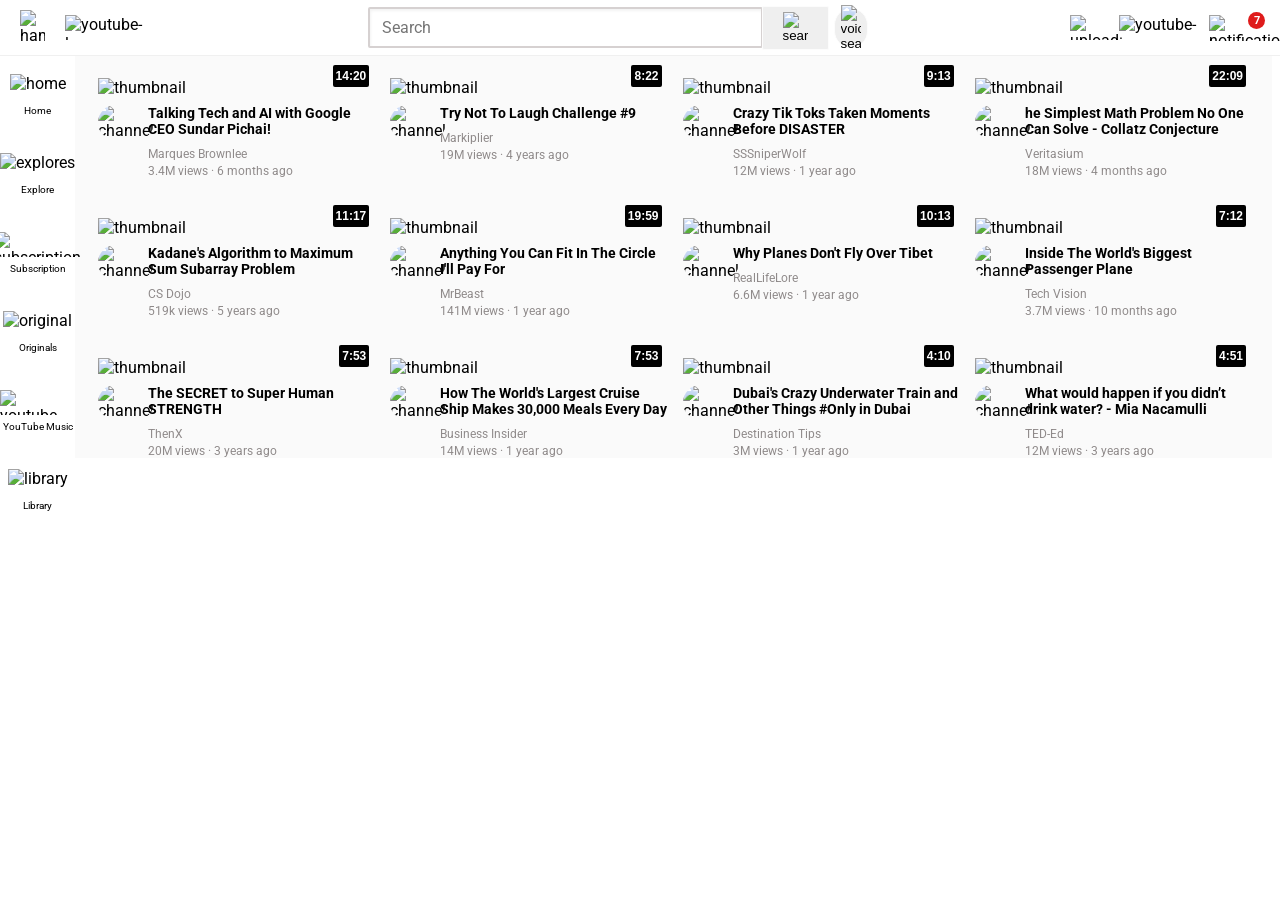
==== youtube.html @ 342a465c "youtube clone" ====
<!DOCTYPE html>
<html lang="en">
<head>
    <meta charset="UTF-8">
    <link rel="preconnect" href="https://fonts.googleapis.com">
    <link rel="preconnect" href="https://fonts.gstatic.com" crossorigin>
    <link href="https://fonts.googleapis.com/css2?family=Roboto:wght@400;500;700&display=swap" rel="stylesheet">
    <meta http-equiv="X-UA-Compatible" content="IE=edge">
    <meta name="viewport" content="width=device-width, initial-scale=1.0">
    <link rel="icon" href="icons/youtube-logo.svg" type="image/x-icon">
    <link rel="stylesheet" href="/style.css/main.css">
    <link rel="stylesheet" href="/style.css/general.css">
    <link rel="stylesheet" href="style.css/header.css">
    <link rel="stylesheet" href="style.css/sidebar.css">
    <title>Youtube.com-clone</title>
</head>
<body>
    <div class="header">
        <div class="left-header">
            <img class="hamburger-icon" src="icons/hamburger-menu.svg" alt="hamburger">
           <img class="youtube-icon" src="icons/youtube-logo.svg" alt="youtube-logo">
        </div>

        <div class="middle-header">
            <input class="search-box" type="text" placeholder="Search">
            <button class="search-button"><img class="search-icon" src="icons/search.svg" alt="search">
                <div class="tool-tip">Search</div>
            </button>
            <button class="voice-search-button"><img class="voice-search-icon" src="icons/voice-search-icon.svg" alt="voice-search">
                <div class="tool-tip">Search with your voice</div>
            </button>
        </div>

        <div class="right-header">
            <div class="upload-icon-container">
                <img class="upload-icon" src="icons/upload.svg" alt="upload">
                <div class="tool-tip">Create</div>
            </div>
            <div class="youtube-icon-container">
                <img class="youtube-icon" src="icons/youtube-apps.svg" alt="youtube-icon">
                <div class="tool-tip">youtube apps</div>
            </div>
            <div class="notification-icon-container">
                <img class="notification-icon" src="icons/notifications.svg" alt="notification">
                <div class="notification-count">7</div>
                <div class="tool-tip">Notifications</div>
            </div>
            
            <img class="mychannel" src="channels/my-channel1.jpg" alt="mychannel">
        </div>
    </div>

    <div class="sidebar">
        <div class="sidebar-icon">
            <img src="icons/home.svg" alt="home">
            <div>Home</div>
        </div>
        <div class="sidebar-icon">
            <img src="icons/explore.svg" alt="explores">
            <div>Explore</div>
        </div>
        <div class="sidebar-icon">
            <img src="icons/subscriptions.svg" alt="subscription">
            <div>Subscription</div>
        </div>
        <div class="sidebar-icon">
            <img src="/icons/originals.svg" alt="original">
            <div>Originals</div>
        </div>
        <div class="sidebar-icon">
            <img src="icons/youtube-music.svg" alt="youtube-music">
            <div>YouTube Music</div>
        </div>
        <div class="sidebar-icon">
            <img src="icons/library.svg" alt="library">
            <div>Library</div>
        </div>

    </div>


    <div class="video-grid">
        <div class="video-preview">
            <div class="thumbnail-container">
                <img class="thumbnail" src="/thumbnails/thumbnail-1.webp" alt="thumbnail">
                <div class="video-time">14:20</div>
            </div>
          
            <div class="video-discription-container">
                <div class="channel-container">
                    <img class="channel-icon" src="/channels/channel-1.jpeg" alt="channel">
                </div>
                <div class="video-discription">
                    <div class="video-title">Talking Tech and AI with Google CEO Sundar Pichai!</div>
                    <div class="author-name"> Marques Brownlee</div>
                    <div class="video-stats">3.4M views &#183; 6 months ago</div>
                            
                </div>
            </div>
        </div>
    
        <div class="video-preview">
            <div class="thumbnail-container">
                <img class="thumbnail" src="/thumbnails/thumbnail-2.webp" alt="thumbnail">
                <div class="video-time">8:22</div>
            </div>
            
            <div class="video-discription-container">
                <div class="channel-container">
                    <img class="channel-icon" src="/channels/channel-2.jpeg" alt="channel">
                </div>
                <div class="video-discription">
                    <div class="video-title">Try Not To Laugh Challenge #9</div>
                    <div class="author-name"> Markiplier
                    </div>
                    <div class="video-stats">19M views &#183; 4 years ago</div>
                            
                </div>
            </div>
        </div>
    
        <div class="video-preview">
            <div class="thumbnail-container">
                <img class="thumbnail" src="/thumbnails/thumbnail-3.webp" alt="thumbnail">
                <div class="video-time">9:13</div>
            </div>
          
            <div class="video-discription-container">
                <div class="channel-container">
                    <img class="channel-icon" src="/channels/channel-3.jpeg" alt="channel">
                </div>
                <div class="video-discription">
                    <div class="video-title">
                        Crazy Tik Toks Taken Moments Before DISASTER</div>
                    <div class="author-name">SSSniperWolf</div>
                    <div class="video-stats">12M views &#183; 1 year ago</div>
                            
                </div>
            </div>
        </div>
    
        <div class="video-preview">
            <div class="thumbnail-container">
                <img class="thumbnail" src="/thumbnails/thumbnail-4.webp" alt="thumbnail">
                <div class="video-time">22:09</div>
            </div>
            
            <div class="video-discription-container">
                <div class="channel-container">
                    <img class="channel-icon" src="/channels/channel-4.jpeg" alt="channel">
                </div>
                <div class="video-discription">
                    <div class="video-title">he Simplest Math Problem No One Can Solve - Collatz Conjecture</div>
                    <div class="author-name">Veritasium</div>
                    <div class="video-stats">18M views &#183; 4 months ago</div>
                            
                </div>
            </div>
        </div>
    
        <div class="video-preview">
            <div class="thumbnail-container">
                <img class="thumbnail" src="/thumbnails/thumbnail-5.webp" alt="thumbnail">
                <div class="video-time">11:17</div>
            </div>
           
            <div class="video-discription-container">
                <div class="channel-container">
                    <img class="channel-icon" src="/channels/channel-5.jpeg" alt="channel">
                </div>
                <div class="video-discription">
                    <div class="video-title">
                        Kadane's Algorithm to Maximum Sum Subarray Problem</div>
                    <div class="author-name"> CS Dojo</div>
                    <div class="video-stats">519k views &#183; 5 years ago</div>
                            
                </div>
            </div>
        </div>
    
        <div class="video-preview">
            <div class="thumbnail-container">
                <img class="thumbnail" src="/thumbnails/thumbnail-6.webp" alt="thumbnail">
                <div class="video-time">19:59</div>
            </div>
            
            <div class="video-discription-container">
                <div class="channel-container">
                    <img  class="channel-icon" src="/channels/channel-6.jpeg" alt="channel">
                </div>
                <div class="video-discription">
                    <div class="video-title">
                        Anything You Can Fit In The Circle I'll Pay For</div>
                    <div class="author-name"> MrBeast</div>
                    <div class="video-stats">141M views &#183; 1 year ago</div>
                            
                </div>
            </div>
        </div>
    
        <div class="video-preview">
            <div class="thumbnail-container">
                <img class="thumbnail" src="/thumbnails/thumbnail-7.webp" alt="thumbnail">
                <div class="video-time">10:13</div>
            </div>
           
            <div class="video-discription-container">
                <div class="channel-container">
                    <img class="channel-icon" src="/channels/channel-7.jpeg" alt="channel">
                </div>
                <div class="video-discription">
                    <div class="video-title">Why Planes Don't Fly Over Tibet</div>
                    <div class="author-name"> RealLifeLore</div>
                    <div class="video-stats">6.6M views &#183; 1 year ago</div>
                            
                </div>
            </div>
        </div>
    
        <div class="video-preview">
            <div class="thumbnail-container">
                <img class="thumbnail" src="/thumbnails/thumbnail-8.webp" alt="thumbnail">
                <div class="video-time">7:12</div>
            </div>
            
            <div class="video-discription-container">
                <div class="channel-container">
                    <img class="channel-icon" src="/channels/channel-8.jpeg" alt="channel">
                </div>
                <div class="video-discription">
                    <div class="video-title">Inside The World's Biggest Passenger Plane</div>
                    <div class="author-name"> Tech Vision</div>
                    <div class="video-stats">3.7M views &#183; 10 months ago</div>
                            
                </div>
            </div>
        </div>
        
        <div class="video-preview">
            <div class="thumbnail-container">
                <img class="thumbnail" src="/thumbnails/thumbnail-9.webp" alt="thumbnail">
                <div class="video-time">7:53</div>
            </div>
           
            <div class="video-discription-container">
                <div class="channel-container">
                    <img class="channel-icon" src="/channels/channel-9.jpeg" alt="channel">
                </div>
                <div class="video-discription">
                    <div class="video-title">
                        The SECRET to Super Human STRENGTH</div>
                    <div class="author-name">ThenX</div>
                    <div class="video-stats">20M views &#183; 3 years ago</div>
                            
                </div>
            </div>
        </div>
    
        <div class="video-preview">
            <div class="thumbnail-container">
                <img class="thumbnail" src="/thumbnails/thumbnail-10.webp" alt="thumbnail">
                <div class="video-time">7:53</div>
            </div>
            
            <div class="video-discription-container">
                <div class="channel-container">
                    <img class="channel-icon" src="/channels/channel-10.jpeg" alt="channel">
                </div>
                <div class="video-discription">
                    <div class="video-title">
                        How The World's Largest Cruise Ship Makes 30,000 Meals Every Day</div>
                    <div class="author-name"> Business Insider</div>
                    <div class="video-stats">14M views &#183; 1 year ago</div>
                            
                </div>
            </div>
        </div>
    
        <div class="video-preview">
            <div class="thumbnail-container">
                <img class="thumbnail" src="/thumbnails/thumbnail-11.webp" alt="thumbnail">
            <div class="video-time">4:10</div>
            </div>
            <div class="video-discription-container">
                <div class="channel-container">
                    <img class="channel-icon" src="/channels/channel-11.jpeg" alt="channel">
                </div>
                <div class="video-discription">
                    <div class="video-title">
                        Dubai's Crazy Underwater Train and Other Things #Only in Dubai</div>
                    <div class="author-name"> Destination Tips</div>
                    <div class="video-stats">3M views &#183; 1 year ago</div>
                            
                </div>
            </div>
        </div>
    
                <div class="video-preview">
                    <div class="thumbnail-container">
                        <img class="thumbnail" src="/thumbnails/thumbnail-12.webp" alt="thumbnail">
                        <div class="video-time">4:51</div>
                    </div>
                 
                    <div class="video-discription-container">
                        <div class="channel-container">
                            <img class="channel-icon" src="/channels/channel-12.jpeg" alt="channel">
                        </div>
                        <div class="video-discription">
                            <div class="video-title">What would happen if you didn’t drink water? - Mia Nacamulli</div>
                            <div class="author-name"> TED-Ed</div>
                            <div class="video-stats">12M views &#183; 3 years ago</div>
                                    
                        </div>
                    </div>
                </div>
    </div>

   
</body>
</html>
---- style.css/main.css ----
.thumbnail{
    width: 100%;
    cursor: pointer;

    
}
.thumbnail-container{
    position: relative;
}

.video-grid{
    display: grid;
    grid-template-columns: 1fr 1fr 1fr 1fr;
    column-gap: 15px;
    row-gap: 40px;
    padding-left: 90px;
    padding-right: 20px;
   padding-top: 70px;
   background-color: rgb(250, 250, 250);
  

    
}

.video-discription-container{
    display: grid;
    grid-template-columns: 50px 1fr;
    margin-top: 8px;
    
    
}

.channel-icon{
  width: 35px;
  border-radius: 25px;
  border: none;
  cursor: pointer;
}

.video-title{
    font-size: 14px;
    font-weight: bold;
    margin-bottom: 6px;
    cursor: pointer;
    
}

.video-stats{
    font-size: 12px;
    margin-top: 3px;
    color: rgb(143, 138, 138);
}
.author-name{
    font-size: 12px;
    margin-top: 10px;
    color: rgb(143, 138, 138);
    cursor: pointer;
}
.video-time{
    background-color: black;
    position: absolute;
    color: white;
    right: 6px;
    bottom: 10px;
    font-size: 12px;
    font-family: robotp, Arial;
    border-radius: 2px;
    font-weight: 700;
    padding: 4px 3px;

}
---- style.css/general.css ----
body{
    font-family: Roboto, Arial;
    padding-bottom: 200px;
}
---- style.css/header.css ----
.header{
    height: 55px;
    display: flex;
   justify-content: space-between;
   margin-bottom: 10px;
   z-index: 100;
    position: fixed;
    top: 0;
    right: 0;
    left: 0;
    height: 55px;
    background-color: white;
    border-bottom-color: rgb(240, 240, 240);
    border-bottom-width: 1px;
    border-block-end-style: solid;
}


.left-header{
   display: flex;
   align-items: center;
}
.hamburger-icon{
    margin-right: 20px;
    margin-left: 20px;
    width: 25px;
    cursor: pointer;
}
.youtube-icon{
    width: 90px;
    cursor: pointer;
}

.middle-header{
    display: flex;
    align-items: center;
    flex: 1;
    margin-left: 110px;
    margin-right: 100px;
    max-width: 500px;

   
}

.search-box{
    height: 35px;
    flex: 1;
    width: 0;
    font-size: 16px;
    border-width: 2px;
    border-style: solid;
    border-color:rgb(214, 209, 209);
    border-radius: 2px;
    box-shadow: inset 1px 2px 3px rgba(0, 0, 0, 0.05);
  

}

.search-box::placeholder{
    font-family: Roboto, Arial;
    font-size: 16px;
    padding-left: 10px;
}
.search-button{
    height: 44px;
    border: 1px solid rgb(252, 252, 252);
    border-radius: 2px;
    margin-left: -1px;
    padding: 5px 20px;
    margin-right: 5px;
}

.search-button,
.voice-search-button,
.upload-icon-container,
.youtube-icon-container,
.notification-icon-container{
    position: relative;
    display: flex;
    align-items: center ;
    justify-content: center;
    cursor: pointer;
}

.search-button .tool-tip,
.voice-search-button .tool-tip,
.upload-icon-container .tool-tip,
.youtube-icon-container .tool-tip,
.notification-icon-container .tool-tip{
    position: absolute;
    font-size: 11px;
    bottom: -40px;
    background-color: grey;
    color: white;
    padding: 10px 6px;
    border: 2px solid grey;
    opacity: 0;
    pointer-events: none;
    transition: opacity 0.15s;
    white-space: nowrap;
    
    
}

.search-button:hover .tool-tip,
.voice-search-button:hover .tool-tip,
.upload-icon-container:hover .tool-tip,
.youtube-icon-container:hover .tool-tip,
.notification-icon-container:hover .tool-tip{
    opacity: 1;
    
}

.search-icon{
    width: 25px;
}

.voice-search-button{
    height: 40px;
    border: 1px solid rgb(252, 252, 252);
    border-radius: 20px;
    
    
}


.voice-search-icon{
    width: 20px;
}

.right-header{
    display: flex;
    align-items: center;
    justify-content: space-between;
    width: 210px;
    flex-shrink: 0;
}

.upload-icon{
    height: 25px;
  
}


.youtube-icon{
    height: 25px;
    
    
}

.notification-icon{
    height: 26px;
}
.notification-count{
    position: absolute;
    background-color: rgb(223, 27, 27);
    width: 10px;
    color: white;
    padding-left: 6px;
    padding-right: 1px;
    padding-top: 2px;
    padding-bottom: 2px;
    font-size: 11px;
    border-radius: 12px;
    margin-bottom: 15px;
    margin-left: 15px;
    font-weight: bold;
    font-family: Roboto, Arial;
}
.mychannel{
    height: 30px;
    margin-right: 60px;
    margin-left: 25px;
    border-radius: 15px;
    cursor: pointer;
}
---- style.css/sidebar.css ----
.sidebar{
    position: fixed;
    background-color: white;
    top: 55px;
    bottom: 0;
    left: 0;
    width: 75px;
    cursor: pointer;
    
}
.sidebar-icon{
    height: 79px;
    display: flex;
    flex-direction: column;
   justify-content: center;
   align-items: center;
   background-color: white;
   
 
    
}

.sidebar-icon:hover{
    background-color: rgb(233, 233, 233);
}

.sidebar-icon img{
    height: 25px;
    margin-bottom: 2px;
}

.sidebar-icon div{
    font-size: 10px;
    font-family: Roboto, Arial;
    margin-top: 4px;

}
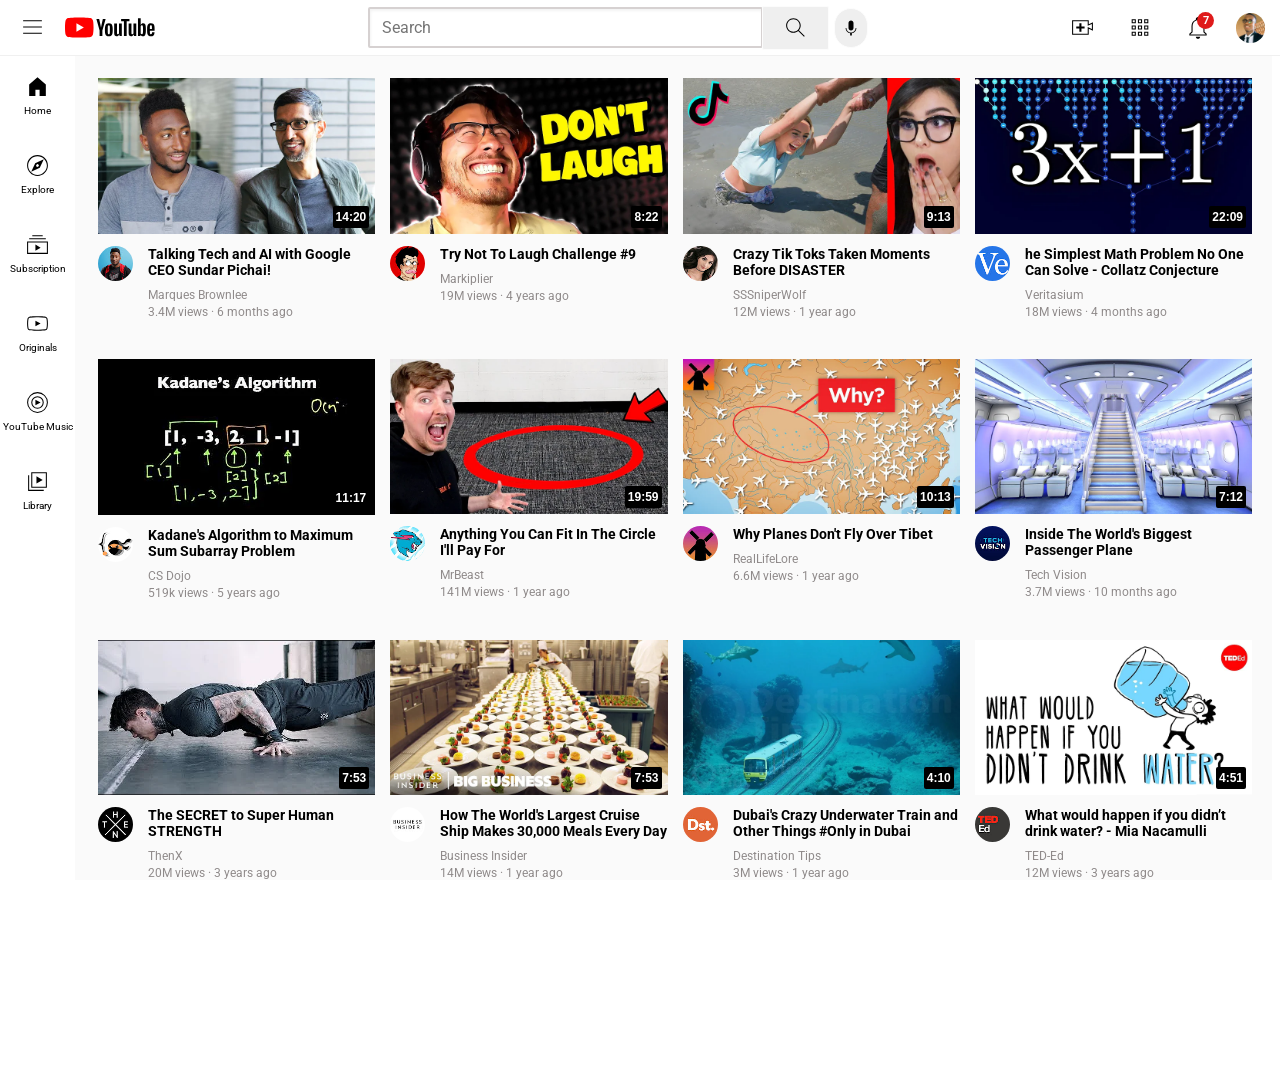
==== commit 063e6313: "Added media query" ====
--- a/youtube.html
+++ b/youtube.html
@@ -12,7 +12,7 @@
     <link rel="stylesheet" href="/style.css/general.css">
     <link rel="stylesheet" href="style.css/header.css">
     <link rel="stylesheet" href="style.css/sidebar.css">
-    <title>Youtube.com-clone</title>
+    <title>clone youtube</title>
 </head>
 <body>
     <div class="header">
@@ -24,10 +24,10 @@
         <div class="middle-header">
             <input class="search-box" type="text" placeholder="Search">
             <button class="search-button"><img class="search-icon" src="icons/search.svg" alt="search">
-                <div class="tool-tip">Search</div>
+                <span class="tool-tip">Search</span>
             </button>
             <button class="voice-search-button"><img class="voice-search-icon" src="icons/voice-search-icon.svg" alt="voice-search">
-                <div class="tool-tip">Search with your voice</div>
+                <span class="tool-tip">Search with your voice</span>
             </button>
         </div>
 
--- a/style.css/main.css
+++ b/style.css/main.css
@@ -69,3 +69,20 @@
     padding: 4px 3px;
 
 }
+@media (max-width: 750px){
+    .video-grid {
+        grid-template-columns: 1fr 1fr;
+    }
+}
+
+@media (min-width: 751px) and (max-width: 999px){
+    .video-grid{
+        grid-template-columns: 1fr 1fr 1fr;
+    }
+}
+
+@media (min-width: 1000px){
+    .video-grid{
+        grid-template-columns: 1fr 1fr 1fr 1fr ;
+    }
+}
